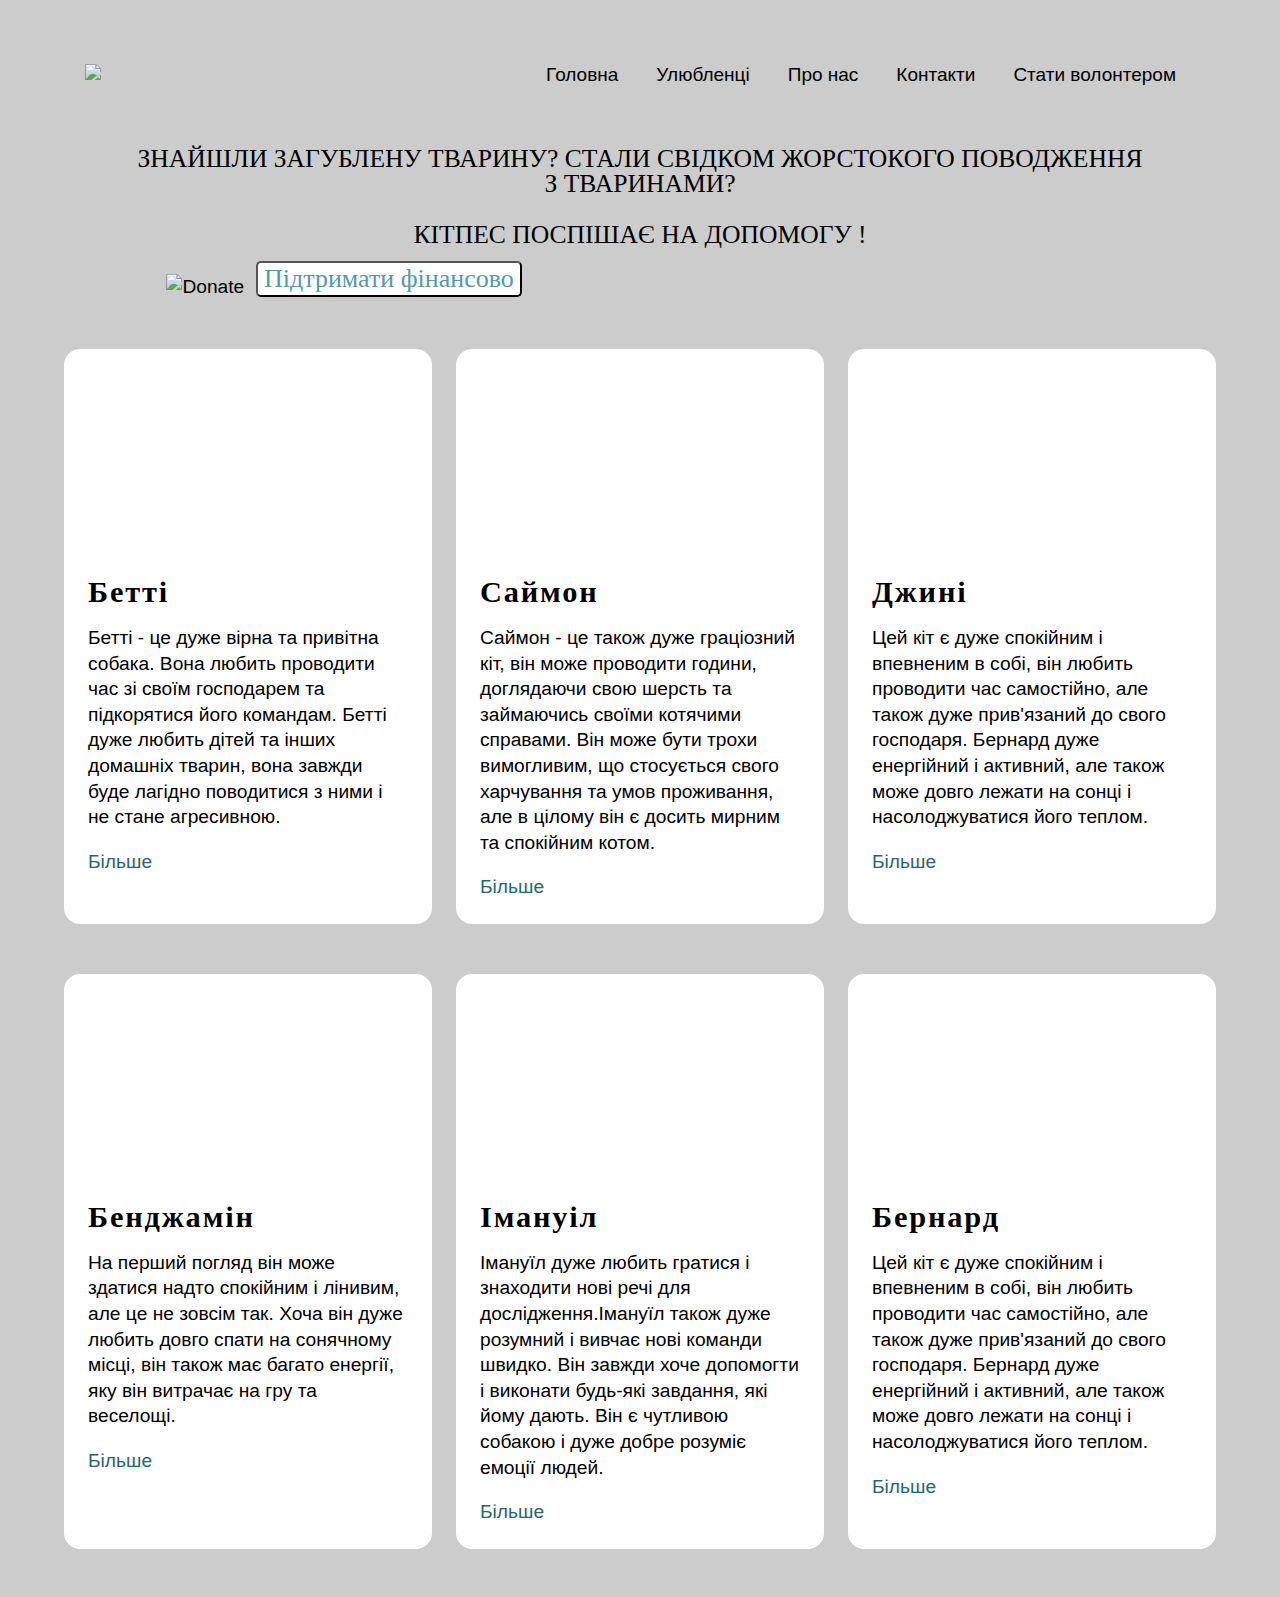
==== index.html @ b0a21e16 "Add files via upload" ====
<!DOCTYPE html>
<html lang="en">
  <head>
    <meta charset="UTF-8" />
    <meta http-equiv="X-UA-Compatible" content="IE=edge" />
    <meta name="viewport" content="width=device-width, initial-scale=1.0" />

    <!-- Web page CSS -->
    <link rel="stylesheet" href="assets/css/styles.css" />
    <link rel="stylesheet" type="text/css" href="style.css">
    <!-- Simple lightbox CSS -->
    <link rel="stylesheet" href="assets/css/simple-lightbox.min.css" />

    <!-- Favicons -->
    <link
      rel="apple-touch-icon"
      sizes="180x180"
      href="assets/icons/apple-touch-icon.png"
    />
    <link
      rel="icon"
      type="image/png"
      sizes="32x32"
      href="assets/icons/favicon-32x32.png"
    />
    <link
      rel="icon"
      type="image/png"
      sizes="16x16"
      href="assets/icons/favicon-16x16.png"
    />

    <title>Кітпес</title>
 
  </head>

  <body>

<header>
    <div class="container">
        <a href="#" id="logo" target="_blank"> <img src="assets/Logo.png"></img></a>
        <label for="toggle-1" class="toggle-menu"><i class="toggle-icon"></i></label>
        <input type="checkbox" id="toggle-1">
        <nav>
            <ul>
                <li><a href="#logo">Головна</a></li>
                <li><a href="#about">Улюбленці</a></li>
                <li><a href="#portfolio">Про нас</a></li>
                <li><a href="#services">Контакти</a></li>
                <li><a href="#gallery">Стати волонтером</a></li>
            </ul>
        </nav>
    </div>
</header>

<div class="text-center">
  <p>ЗНАЙШЛИ ЗАГУБЛЕНУ ТВАРИНУ? СТАЛИ СВІДКОМ  ЖОРСТОКОГО ПОВОДЖЕННЯ З ТВАРИНАМИ?</p>
  <p>КІТПЕС ПОСПІШАЄ НА ДОПОМОГУ !</p>

</div>

<div class="img-holder">
<img src="assets/Group 1.png" alt="Donate">
<button class="link">Підтримати фінансово</button>
</div>

<img class="donate-mobile" src="assets/Group 38.png" alt="Donate-mobile">

  <section class="articles">
  <article>
    <div class="article-wrapper">
      <figure>
        <img src="https://images.unsplash.com/photo-1544568100-847a948585b9?ixlib=rb-4.0.3&ixid=MnwxMjA3fDB8MHxwaG90by1wYWdlfHx8fGVufDB8fHx8&auto=format&fit=crop&w=1074&q=80" alt="" />
      </figure>
      <div class="article-body">
        <h2>Бетті</h2>
        <p>
          Бетті - це дуже вірна та привітна собака. Вона любить проводити час зі своїм господарем та підкорятися його командам. Бетті дуже любить дітей та інших домашніх тварин, вона завжди буде лагідно поводитися з ними і не стане агресивною.
        </p>
        <a href="#" class="read-more">
          Більше <span class="sr-only">about this is some title</span>
          <svg xmlns="http://www.w3.org/2000/svg" class="icon" viewBox="0 0 20 20" fill="currentColor">
            <path fill-rule="evenodd" d="M12.293 5.293a1 1 0 011.414 0l4 4a1 1 0 010 1.414l-4 4a1 1 0 01-1.414-1.414L14.586 11H3a1 1 0 110-2h11.586l-2.293-2.293a1 1 0 010-1.414z" clip-rule="evenodd" />
          </svg>
        </a>
      </div>
    </div>
  </article>
  <article>

    <div class="article-wrapper">
      <figure>
        <img src="https://images.unsplash.com/photo-1541781774459-bb2af2f05b55?ixlib=rb-4.0.3&ixid=MnwxMjA3fDB8MHxwaG90by1wYWdlfHx8fGVufDB8fHx8&auto=format&fit=crop&w=1160&q=80" alt="" />
      </figure>
      <div class="article-body">
        <h2>Саймон</h2>
        <p>
          Саймон - це також дуже граціозний кіт, він може проводити години, доглядаючи свою шерсть та займаючись своїми котячими справами. Він може бути трохи вимогливим, що стосується свого харчування та умов проживання, але в цілому він є досить мирним та спокійним котом.
        </p>
        <a href="#" class="read-more">
          Більше <span class="sr-only">about this is some title</span>
          <svg xmlns="http://www.w3.org/2000/svg" class="icon" viewBox="0 0 20 20" fill="currentColor">
            <path fill-rule="evenodd" d="M12.293 5.293a1 1 0 011.414 0l4 4a1 1 0 010 1.414l-4 4a1 1 0 01-1.414-1.414L14.586 11H3a1 1 0 110-2h11.586l-2.293-2.293a1 1 0 010-1.414z" clip-rule="evenodd" />
          </svg>
        </a>
      </div>
    </div>
  </article>
  <article>

    <div class="article-wrapper">
      <figure>
        <img src="https://images.unsplash.com/photo-1543852786-1cf6624b9987?ixlib=rb-4.0.3&ixid=MnwxMjA3fDB8MHxzZWFyY2h8MzN8fHBldHxlbnwwfHwwfHw%3D&auto=format&fit=crop&w=500&q=60" alt="" />
      </figure>
      <div class="article-body">
        <h2>Джині</h2>
        <p>
          Цей кіт є дуже спокійним і впевненим в собі, він любить проводити час самостійно, але також дуже прив'язаний до свого господаря. Бернард дуже енергійний і активний, але також може довго лежати на сонці і насолоджуватися його теплом.
        </p>
        <a href="#" class="read-more">
          Більше <span class="sr-only">about this is some title</span>
          <svg xmlns="http://www.w3.org/2000/svg" class="icon" viewBox="0 0 20 20" fill="currentColor">
            <path fill-rule="evenodd" d="M12.293 5.293a1 1 0 011.414 0l4 4a1 1 0 010 1.414l-4 4a1 1 0 01-1.414-1.414L14.586 11H3a1 1 0 110-2h11.586l-2.293-2.293a1 1 0 010-1.414z" clip-rule="evenodd" />
          </svg>
        </a>
      </div>
    </div>
  </article>
</section>

 <section class="articles">
  <article>
    <div class="article-wrapper">
      <figure>
        <img src="https://images.unsplash.com/photo-1514888286974-6c03e2ca1dba?ixlib=rb-4.0.3&ixid=MnwxMjA3fDB8MHxwaG90by1wYWdlfHx8fGVufDB8fHx8&auto=format&fit=crop&w=1143&q=80" alt="" />
      </figure>
      <div class="article-body">
        <h2>Бенджамін</h2>
        <p>
          На перший погляд він може здатися надто спокійним і лінивим, але це не зовсім так. Хоча він дуже любить довго спати на сонячному місці, він також має багато енергії, яку він витрачає на гру та веселощі.
        </p>
        <a href="#" class="read-more">
          Більше <span class="sr-only">about this is some title</span>
          <svg xmlns="http://www.w3.org/2000/svg" class="icon" viewBox="0 0 20 20" fill="currentColor">
            <path fill-rule="evenodd" d="M12.293 5.293a1 1 0 011.414 0l4 4a1 1 0 010 1.414l-4 4a1 1 0 01-1.414-1.414L14.586 11H3a1 1 0 110-2h11.586l-2.293-2.293a1 1 0 010-1.414z" clip-rule="evenodd" />
          </svg>
        </a>
      </div>
    </div>
  </article>
  <article>

    <div class="article-wrapper">
      <figure>
        <img src="https://images.unsplash.com/photo-1587300003388-59208cc962cb?ixlib=rb-4.0.3&ixid=MnwxMjA3fDB8MHxzZWFyY2h8Nnx8ZG9nfGVufDB8fDB8fA%3D%3D&auto=format&fit=crop&w=500&q=60" alt="" />
      </figure>
      <div class="article-body">
        <h2>Імануіл</h2>
        <p>
          Імануїл дуже любить гратися і знаходити нові речі для дослідження.Імануїл також дуже розумний і вивчає нові команди швидко. Він завжди хоче допомогти і виконати будь-які завдання, які йому дають. Він є чутливою собакою і дуже добре розуміє емоції людей.
        </p>
        <a href="#" class="read-more">
          Більше <span class="sr-only">about this is some title</span>
          <svg xmlns="http://www.w3.org/2000/svg" class="icon" viewBox="0 0 20 20" fill="currentColor">
            <path fill-rule="evenodd" d="M12.293 5.293a1 1 0 011.414 0l4 4a1 1 0 010 1.414l-4 4a1 1 0 01-1.414-1.414L14.586 11H3a1 1 0 110-2h11.586l-2.293-2.293a1 1 0 010-1.414z" clip-rule="evenodd" />
          </svg>
        </a>
      </div>
    </div>
  </article>
  <article>

    <div class="article-wrapper">
      <figure>
        <img src="https://images.unsplash.com/photo-1519052537078-e6302a4968d4?ixlib=rb-4.0.3&ixid=MnwxMjA3fDB8MHxzZWFyY2h8MTR8fGNhdHxlbnwwfHwwfHw%3D&auto=format&fit=crop&w=500&q=60" alt="" />
      </figure>
      <div class="article-body">
        <h2>Бернард</h2>
        <p>
          Цей кіт є дуже спокійним і впевненим в собі, він любить проводити час самостійно, але також дуже прив'язаний до свого господаря. Бернард дуже енергійний і активний, але також може довго лежати на сонці і насолоджуватися його теплом.
        </p>
        <a href="#" class="read-more">
          Більше <span class="sr-only">about this is some title</span>
          <svg xmlns="http://www.w3.org/2000/svg" class="icon" viewBox="0 0 20 20" fill="currentColor">
            <path fill-rule="evenodd" d="M12.293 5.293a1 1 0 011.414 0l4 4a1 1 0 010 1.414l-4 4a1 1 0 01-1.414-1.414L14.586 11H3a1 1 0 110-2h11.586l-2.293-2.293a1 1 0 010-1.414z" clip-rule="evenodd" />
          </svg>
        </a>
      </div>
    </div>
  </article>
</section>



  </body>
</html>
---- style.css ----
body {
  background-image: url("assets/desctop_view.jpg");
background-repeat: no-repeat, repeat;
background-color: #cccccc;
   margin: 0;
  padding: 48px 0;
  font-family: "Figtree", sans-serif;
  font-size: 1.2rem;
  line-height: 1.6rem;
  
  min-height: 100vh; 
}

header{width:100%;display:table;background-color: transparent;margin-bottom:50px}
.container{width:100%;padding-right:15px;padding-left:15px;margin-right:auto;margin-left:auto}
.toggle-icon{background-image: url("assets/item.png");
  width:32.48px;
    height:24.93px;position:absolute;}
@media (min-width: 1200px) {
.container{max-width:1140px}
}
#logo{float:left;font-size:25px;text-transform:uppercase;color:#fffab2;font-weight:600;text-decoration:none;padding:11px 0}
nav{width:auto;float:right;margin-top:7px}
nav ul{display:table;float:right;margin:0;padding:0}
nav ul li{float:left;list-style-type:none}
nav ul li:last-child{padding-right:0}
nav ul li a{color:black;font-size:19px;padding:7px 19px;display:inline-block;text-decoration:none}
nav ul li a:hover{background-color:#143a06;color:#fff9c8;text-decoration:underline}
input[type=checkbox],label{display:none}

@media only screen and (max-width: 980px) {
header{padding:20px 0}
#logo{padding:0}
input[type=checkbox]{position:absolute;top:-9999px;left:-9999px;background:none}
input[type=checkbox]:fous{background:none}
label{float:right;display:inline-block;cursor:pointer;margin-right:65px}
input[type=checkbox]:checked ~ nav{display:block}
nav{display:none;position:absolute;right:0;top:50px;background-color:#002e5b;padding:0;z-index:99}
nav ul{width:auto}
nav ul li{float:none;padding:0;width:100%;display:table}
nav ul li a{color:#FFF;font-size:15px;padding:10px 20px;display:block;border-bottom:1px solid rgba(225,225,225,0.1)}
}
@media only screen and (max-width: 360px) {
label{padding:5px 0}
#logo{font-size:20px}
nav{top:47px}
}

article {
  --img-scale: 1.001;
  --title-color: black;
  --link-icon-translate: -20px;
  --link-icon-opacity: 0;
  position: relative;
  border-radius: 16px;
  box-shadow: none;
  background: #fff;
  transform-origin: center;
  transition: all 0.4s ease-in-out;
  overflow: hidden;
}

article a::after {
  position: absolute;
  inset-block: 0;
  inset-inline: 0;
  cursor: pointer;
  content: "";
}

/* basic article elements styling */
article h2 {
  margin: 0 0 18px 0;
  font-family: "Bebas Neue", cursive;
  font-size: 1.9rem;
  letter-spacing: 0.06em;
  color: var(--title-color);
  transition: color 0.3s ease-out;
}

figure {
  margin: 0;
  padding: 0;
  aspect-ratio: 16 / 9;
  overflow: hidden;
}

article img {
  max-width: 100%;
  transform-origin: center;
  transform: scale(var(--img-scale));
  transition: transform 0.4s ease-in-out;
}

.article-body {
  padding: 24px;
}

article a {
  display: inline-flex;
  align-items: center;
  text-decoration: none;
  color: #28666e;
}

article a:focus {
  outline: 1px dotted #28666e;
}

article a .icon {
  min-width: 24px;
  width: 24px;
  height: 24px;
  margin-left: 5px;
  transform: translateX(var(--link-icon-translate));
  opacity: var(--link-icon-opacity);
  transition: all 0.3s;
}

/* using the has() relational pseudo selector to update our custom properties */
article:has(:hover, :focus) {
  --img-scale: 1.1;
  --title-color: #28666e;
  --link-icon-translate: 0;
  --link-icon-opacity: 1;
  box-shadow: rgba(0, 0, 0, 0.16) 0px 10px 36px 0px, rgba(0, 0, 0, 0.06) 0px 0px 0px 1px;
}


/************************ 
Generic layout (demo looks)
**************************/

*,
*::before,
*::after {
  box-sizing: border-box;
}


.articles {
  padding-top: 50px;
  display: grid;
  max-width: 1200px;
  margin-inline: auto;
  padding-inline: 24px;
  grid-template-columns: repeat(auto-fill, minmax(320px, 1fr));
  gap: 24px;
}

@media screen and (max-width: 960px) {
  article {
    container: card/inline-size;
  }
  .article-body p {
    display: none;
  }
}

@container card (min-width: 380px) {
  .article-wrapper {
    display: grid;
    grid-template-columns: 100px 1fr;
    gap: 16px;
  }

  .article-body {
    padding-left: 0;
  }
  figure {
    width: 100%;
    height: 100%;
    overflow: hidden;
  }
  figure img {
    height: 100%;
    aspect-ratio: 1;
    object-fit: cover;
  }
}

.sr-only:not(:focus):not(:active) {
  clip: rect(0 0 0 0); 
  clip-path: inset(50%);
  height: 1px;
  overflow: hidden;
  position: absolute;
  white-space: nowrap; 
  width: 1px;
}

.text-center {
  text-align: center;
  padding-left: 10%;
  padding-right: 10%;
}

.text-center p{
   font-family: Pangolin;
  font-size: 1.6rem;
}

@media (max-width: 768px) {
  .text-center {
    text-align: left;

  }
}

.img-holder {position: relative; 
padding-left: 13%;
padding-right: 13%}

.img-holder .link {
    position: absolute;
    bottom: 10%; /*your button position*/
    left: 20%; /*your button position*/
    font-size: 26px;
    font-family: Pangolin;
    border-radius: 5px;
    color: #539AAA;
    background-color: white;

}

.donate-mobile{
  display: none;
}

@media (max-width: 768px) {
 .img-holder{
  display: none;
 }
 .donate-mobile{
  display: inline-flex;
  padding-left: 17%;
  
 }
}
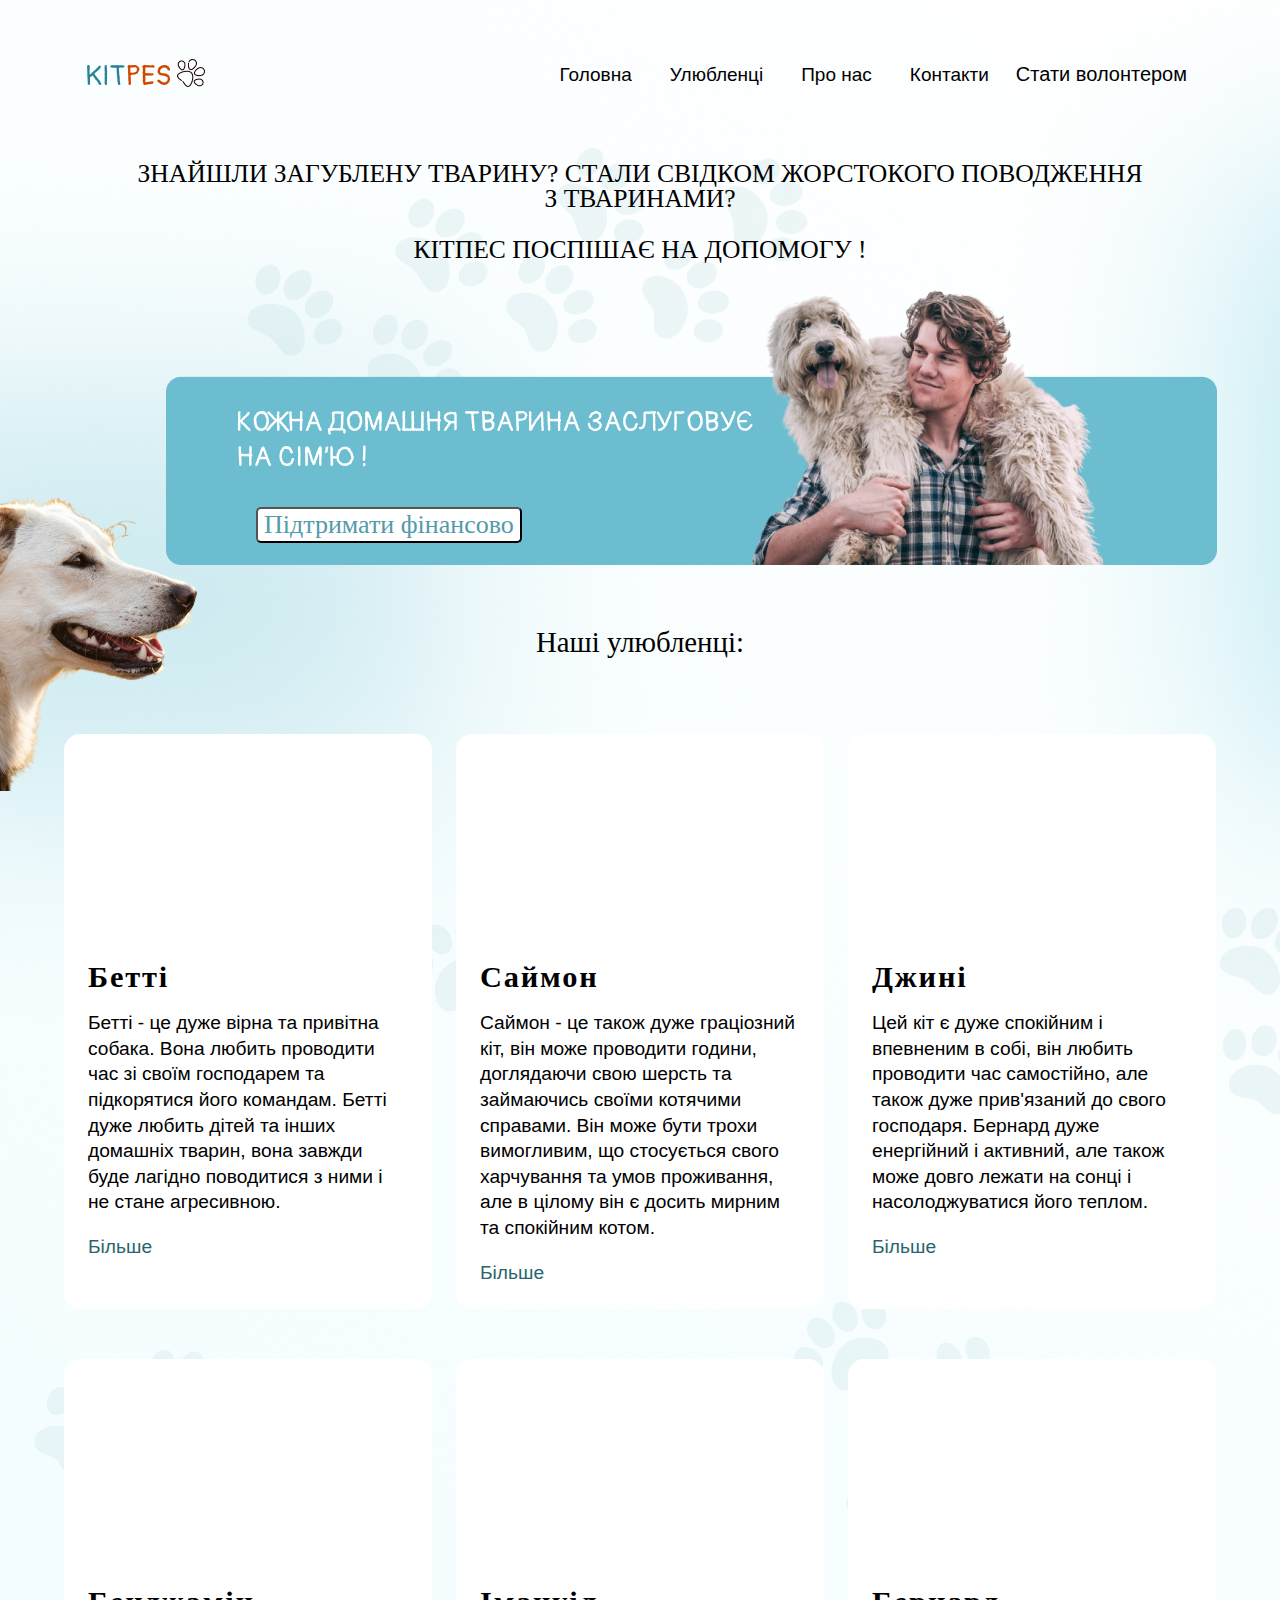
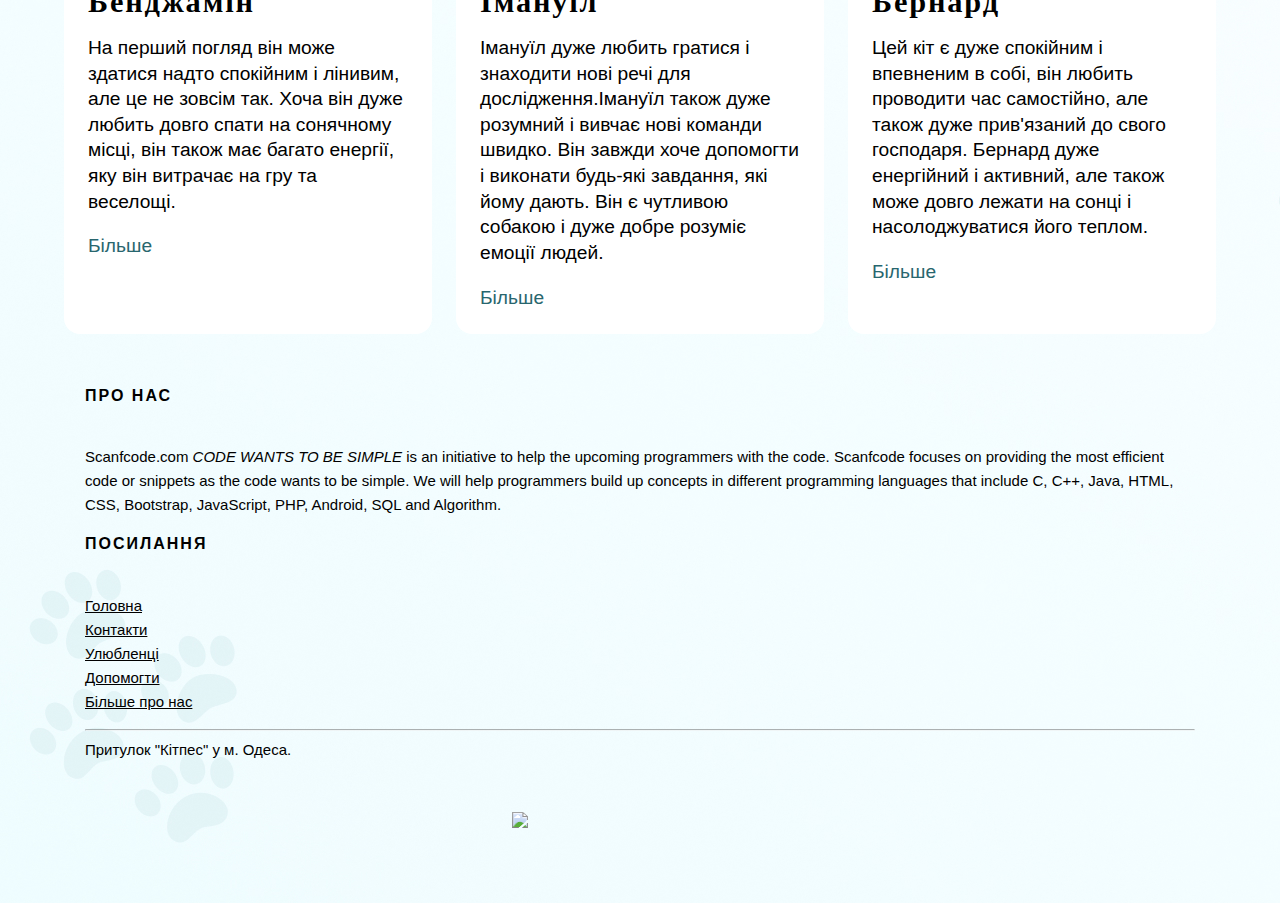
==== commit 206c87be: "Add files via upload" ====
--- a/index.html
+++ b/index.html
@@ -47,7 +47,14 @@
                 <li><a href="#about">Улюбленці</a></li>
                 <li><a href="#portfolio">Про нас</a></li>
                 <li><a href="#services">Контакти</a></li>
-                <li><a href="#gallery">Стати волонтером</a></li>
+                <div class="dropdown">
+                 <button class="dropbtn">Стати волонтером</button>
+                  <div class="dropdown-content">
+              <a href="#">Підтримати фінансово</a>
+          <a href="#">Запропонувати резюме</a>
+           <a href="#">Знайти домівку</a>
+          </div>
+          </div>
             </ul>
         </nav>
     </div>
@@ -66,6 +73,11 @@
 
 <img class="donate-mobile" src="assets/Group 38.png" alt="Donate-mobile">
 
+
+<div class="text-center2">
+  <p>Наші улюбленці:</p>
+</div>
+
   <section class="articles">
   <article>
     <div class="article-wrapper">
@@ -190,6 +202,38 @@
   </article>
 </section>
 
+<!-- Site footer -->
+    <footer class="site-footer">
+      <div class="container">
+        <div class="row">
+          <div class="col-sm-12 col-md-6">
+            <h6>Про нас</h6>
+            <p class="text-justify">Scanfcode.com <i>CODE WANTS TO BE SIMPLE </i> is an initiative  to help the upcoming programmers with the code. Scanfcode focuses on providing the most efficient code or snippets as the code wants to be simple. We will help programmers build up concepts in different programming languages that include C, C++, Java, HTML, CSS, Bootstrap, JavaScript, PHP, Android, SQL and Algorithm.</p>
+          </div>
+
+          <div class="col-xs-6 col-md-3">
+            <h6>Посилання</h6>
+            <ul class="footer-links">
+              <li><a href="http://scanfcode.com/about/">Головна</a></li>
+              <li><a href="http://scanfcode.com/contact/">Контакти</a></li>
+              <li><a href="http://scanfcode.com/contribute-at-scanfcode/">Улюбленці</a></li>
+              <li><a href="http://scanfcode.com/privacy-policy/">Допомогти</a></li>
+              <li><a href="http://scanfcode.com/sitemap/">Більше про нас</a></li>
+            </ul>
+          </div>
+        </div>
+        <hr>
+      </div>
+      <div class="container">
+        <div class="row">
+          <div class="col-md-8 col-sm-6 col-xs-12">
+            <p class="copyright-text"> Притулок "Кітпес" у м. Одеса.
+            </p>
+          </div>
+        </div>
+      </div>
+      <img class="footer-img" src="assets/footer.png"></img>
+</footer>
 
 
   </body>
--- a/style.css
+++ b/style.css
@@ -3,7 +3,7 @@
 body {
   background-image: url("assets/desctop_view.jpg");
 background-repeat: no-repeat, repeat;
-background-color: #cccccc;
+background-color: #F2FCFF;
    margin: 0;
   padding: 48px 0;
   font-family: "Figtree", sans-serif;
@@ -209,6 +209,25 @@
   }
 }
 
+.text-center2 {
+  text-align: center;
+  padding-left: 10%;
+  padding-right: 10%;
+  padding-top: 30px;
+}
+
+.text-center2 p{
+   font-family: Pangolin;
+  font-size: 1.8rem;
+}
+
+@media (max-width: 768px) {
+  .text-center2 {
+    text-align: left;
+
+  }
+}
+
 .img-holder {position: relative; 
 padding-left: 13%;
 padding-right: 13%}
@@ -238,4 +257,247 @@
   padding-left: 17%;
   
  }
+}
+
+
+.site-footer
+{
+  background-color:transparent;
+  padding:45px 0 20px;
+  font-size:15px;
+  line-height:24px;
+  color:#737373;
+}
+.site-footer hr
+{
+  border-top-color:#bbb;
+  opacity:0.5
+}
+.site-footer hr.small
+{
+  margin:20px 0
+}
+.site-footer h6
+{
+  color:black;
+  font-size:16px;
+  text-transform:uppercase;
+  margin-top:5px;
+  letter-spacing:2px
+}
+.site-footer a
+{
+  color:black;
+
+
+}
+.site-footer p
+{
+  color:black;
+
+}
+
+.site-footer a:hover
+{
+  color:black;
+  text-decoration:none;
+}
+.footer-links
+{
+  padding-left:0;
+  list-style:none
+}
+.footer-links li
+{
+  display:block
+}
+.footer-links a
+{
+  color:black
+}
+.footer-links a:active,.footer-links a:focus,.footer-links a:hover
+{
+  color:black;
+  text-decoration:none;
+}
+.footer-links.inline li
+{
+  display:inline-block
+}
+.site-footer .social-icons
+{
+  text-align:right
+}
+.site-footer .social-icons a
+{
+  width:40px;
+  height:40px;
+  line-height:40px;
+  margin-left:6px;
+  margin-right:0;
+  border-radius:100%;
+  background-color:#33353d
+}
+.copyright-text
+{
+  margin:0
+}
+@media (max-width:991px)
+{
+  .site-footer [class^=col-]
+  {
+    margin-bottom:30px
+  }
+}
+@media (max-width:767px)
+{
+  .site-footer
+  {
+    padding-bottom:0
+  }
+  .site-footer .copyright-text,.site-footer .social-icons
+  {
+    text-align:center
+  }
+}
+.social-icons
+{
+  padding-left:0;
+  margin-bottom:0;
+  list-style:none
+}
+.social-icons li
+{
+  display:inline-block;
+  margin-bottom:4px
+}
+.social-icons li.title
+{
+  margin-right:15px;
+  text-transform:uppercase;
+  color:black;
+  font-weight:700;
+  font-size:13px
+}
+.social-icons a{
+  background-color:#eceeef;
+  color:black;
+  font-size:16px;
+  display:inline-block;
+  line-height:44px;
+  width:44px;
+  height:44px;
+  text-align:center;
+  margin-right:8px;
+  border-radius:100%;
+  -webkit-transition:all .2s linear;
+  -o-transition:all .2s linear;
+  transition:all .2s linear
+}
+.social-icons a:active,.social-icons a:focus,.social-icons a:hover
+{
+  color:black;
+  background-color:#29aafe
+}
+.social-icons.size-sm a
+{
+  line-height:34px;
+  height:34px;
+  width:34px;
+  font-size:14px
+}
+.social-icons a.facebook:hover
+{
+  background-image:url("https://images.app.goo.gl/m5rBBCDQV1dP5Gro9")
+}
+.social-icons a.twitter:hover
+{
+  background-color:#00aced
+}
+.social-icons a.linkedin:hover
+{
+  background-color:#007bb6
+}
+.social-icons a.dribbble:hover
+{
+  background-color:#ea4c89
+}
+@media (max-width:767px)
+{
+  .social-icons li.title
+  {
+    display:block;
+    margin-right:0;
+    font-weight:600
+  }
+}
+
+.footer-img{
+  padding-top: 50px;
+  padding-left: 40%;
+}
+
+@media (max-width:767px)
+{
+.footer-img{
+  padding-left: 20%;
+}
+}
+
+
+/* Style The Dropdown Button */
+.dropbtn {
+  background-color: transparent;
+  color: black;
+  padding: 8px;
+  font-size: 20px;
+  border: none;
+  cursor: pointer;
+}
+
+/* The container <div> - needed to position the dropdown content */
+.dropdown {
+  position: relative;
+  display: inline-block;
+}
+
+/* Dropdown Content (Hidden by Default) */
+.dropdown-content {
+  display: none;
+  position: absolute;
+  background-color: #f9f9f9;
+  min-width: 160px;
+  box-shadow: 0px 8px 16px 0px rgba(0,0,0,0.2);
+  z-index: 1;
+}
+
+/* Links inside the dropdown */
+.dropdown-content a {
+  color: black;
+  padding: 12px 16px;
+  text-decoration: none;
+  display: block;
+}
+
+/* Change color of dropdown links on hover */
+.dropdown-content a:hover {background-color: #f1f1f1}
+
+/* Show the dropdown menu on hover */
+.dropdown:hover .dropdown-content {
+  display: block;
+}
+
+/* Change the background color of the dropdown button when the dropdown content is shown */
+.dropdown:hover .dropbtn {
+  background-color: #3e8e41;
+}
+
+
+@media (max-width:767px)
+{
+  .dropbtn{
+    color:white;
+    padding:15px;
+    font-size: 15px;
+  }
 }